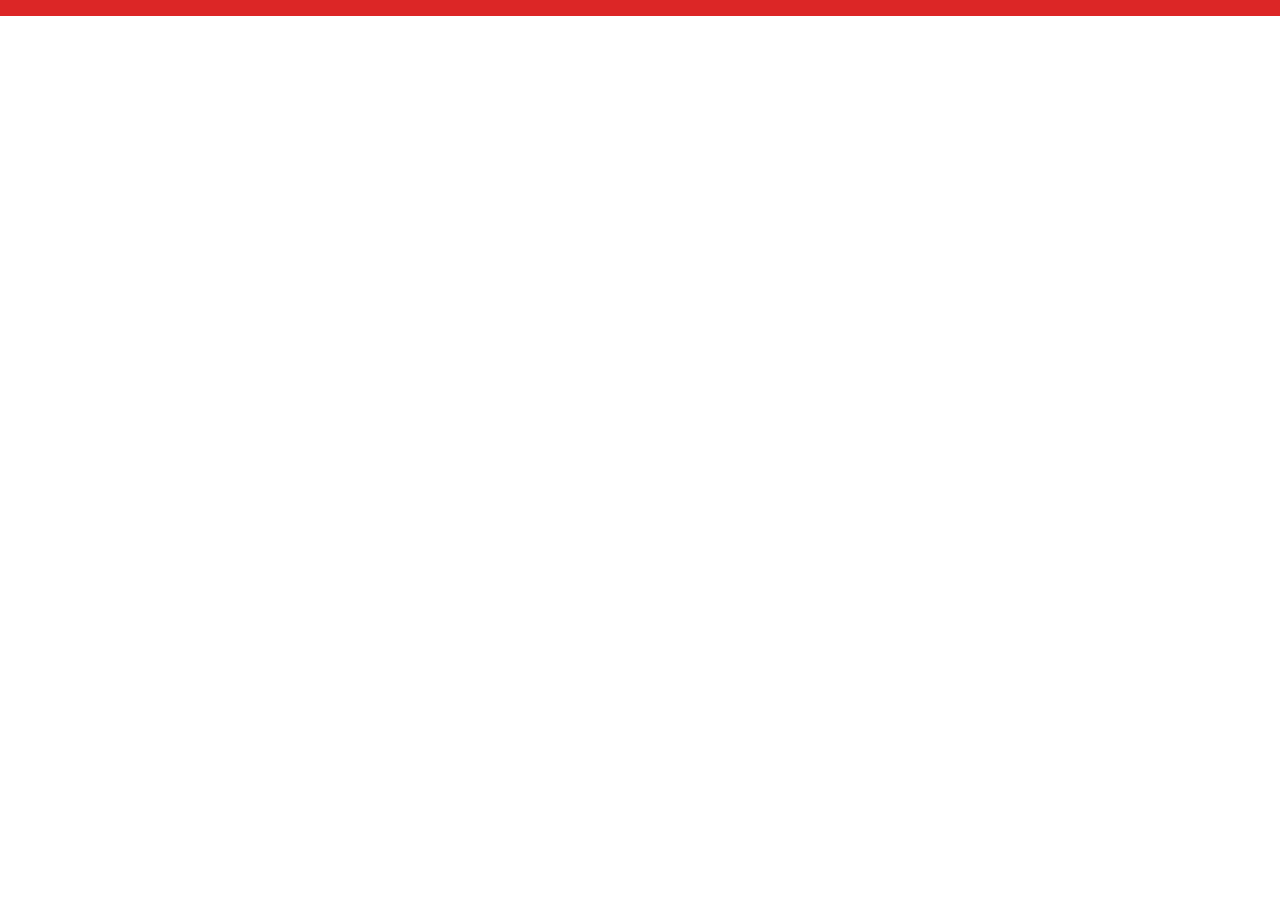
==== index.html @ e425fa9f "Add files via upload" ====
<!doctype html>
<html lang="en">
  <head>
    <meta charset="utf-8">
    <meta name="viewport" content="width=device-width, initial-scale=1">
    <title>Site Barão Antonina</title>
    <!-- Bootstrap 5 CSS -->
    <link href="https://cdn.jsdelivr.net/npm/bootstrap@5.3.2/dist/css/bootstrap.min.css" rel="stylesheet">
    <!-- Bootstrap Icons -->
    <link rel="stylesheet" href="https://cdn.jsdelivr.net/npm/bootstrap-icons@1.11.1/font/bootstrap-icons.css">
    <!-- Google Fonts -->
    <link href="https://fonts.googleapis.com/css2?family=Inter:wght@300;400;500;600;700&family=Playfair+Display:wght@700;800&display=swap" rel="stylesheet">
    
    <link href="https://cdn.jsdelivr.net/npm/bootstrap@5.3.8/dist/css/bootstrap.min.css" rel="stylesheet" integrity="sha384-sRIl4kxILFvY47J16cr9ZwB07vP4J8+LH7qKQnuqkuIAvNWLzeN8tE5YBujZqJLB" crossorigin="anonymous">

    <style>
        body {
            font-family: 'Inter', sans-serif;
            background-color: white;
        }

        .breaking-news {
            background: #dc2626;
            color: white;
            padding: 0.5rem 0;
            font-size: 0.0rem;
        }

        .ticker-wrap{
            overflow: hidden;
            white-space: nowrap;
        }

        .ticker {
            display: inline-block;
            animation: ticker 30s linear infinite;
        }

        @keyframes ticker {
            0% {transform: translateX(100%);}
            100% {transform: translateX(-100%);}
        }
    </style>

  </head>
  <body>

    <!-- Breaking news ticker -->
     <div class="breaking-news">
        <div class="container">
            <div class="d-flex aling-items-center">
                <span class="badge bg-white text-danger me-3">Última Notícia</span>
                <div class="ticker-wrap flex-grow-01">
                    <div class="ticker">
                        📰 Última notícia do colégio. 👀 Confira no site.
                    </div>
                </div>
            </div>
        </div>
     </div>

    
    

    <script src="https://cdn.jsdelivr.net/npm/bootstrap@5.3.8/dist/js/bootstrap.bundle.min.js" integrity="sha384-FKyoEForCGlyvwx9Hj09JcYn3nv7wiPVlz7YYwJrWVcXK/BmnVDxM+D2scQbITxI" crossorigin="anonymous"></script>
  </body>
</html>
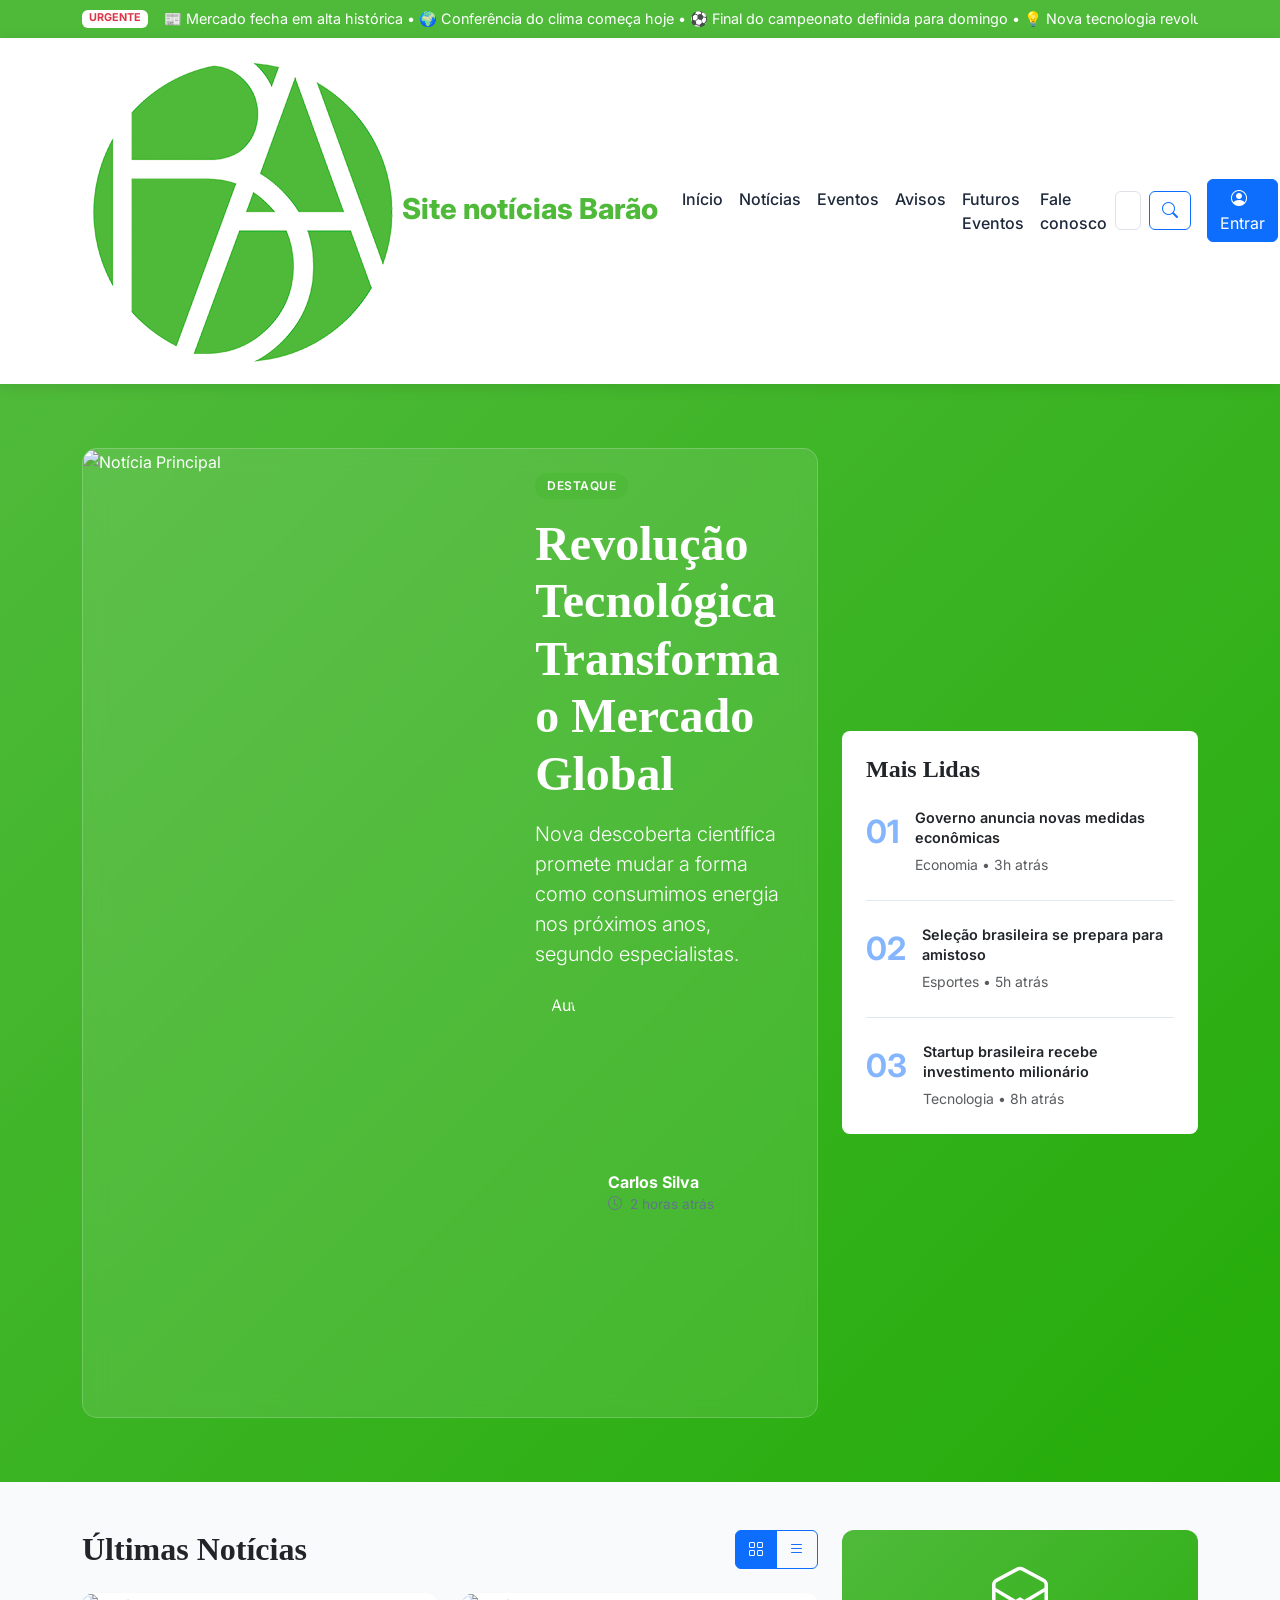
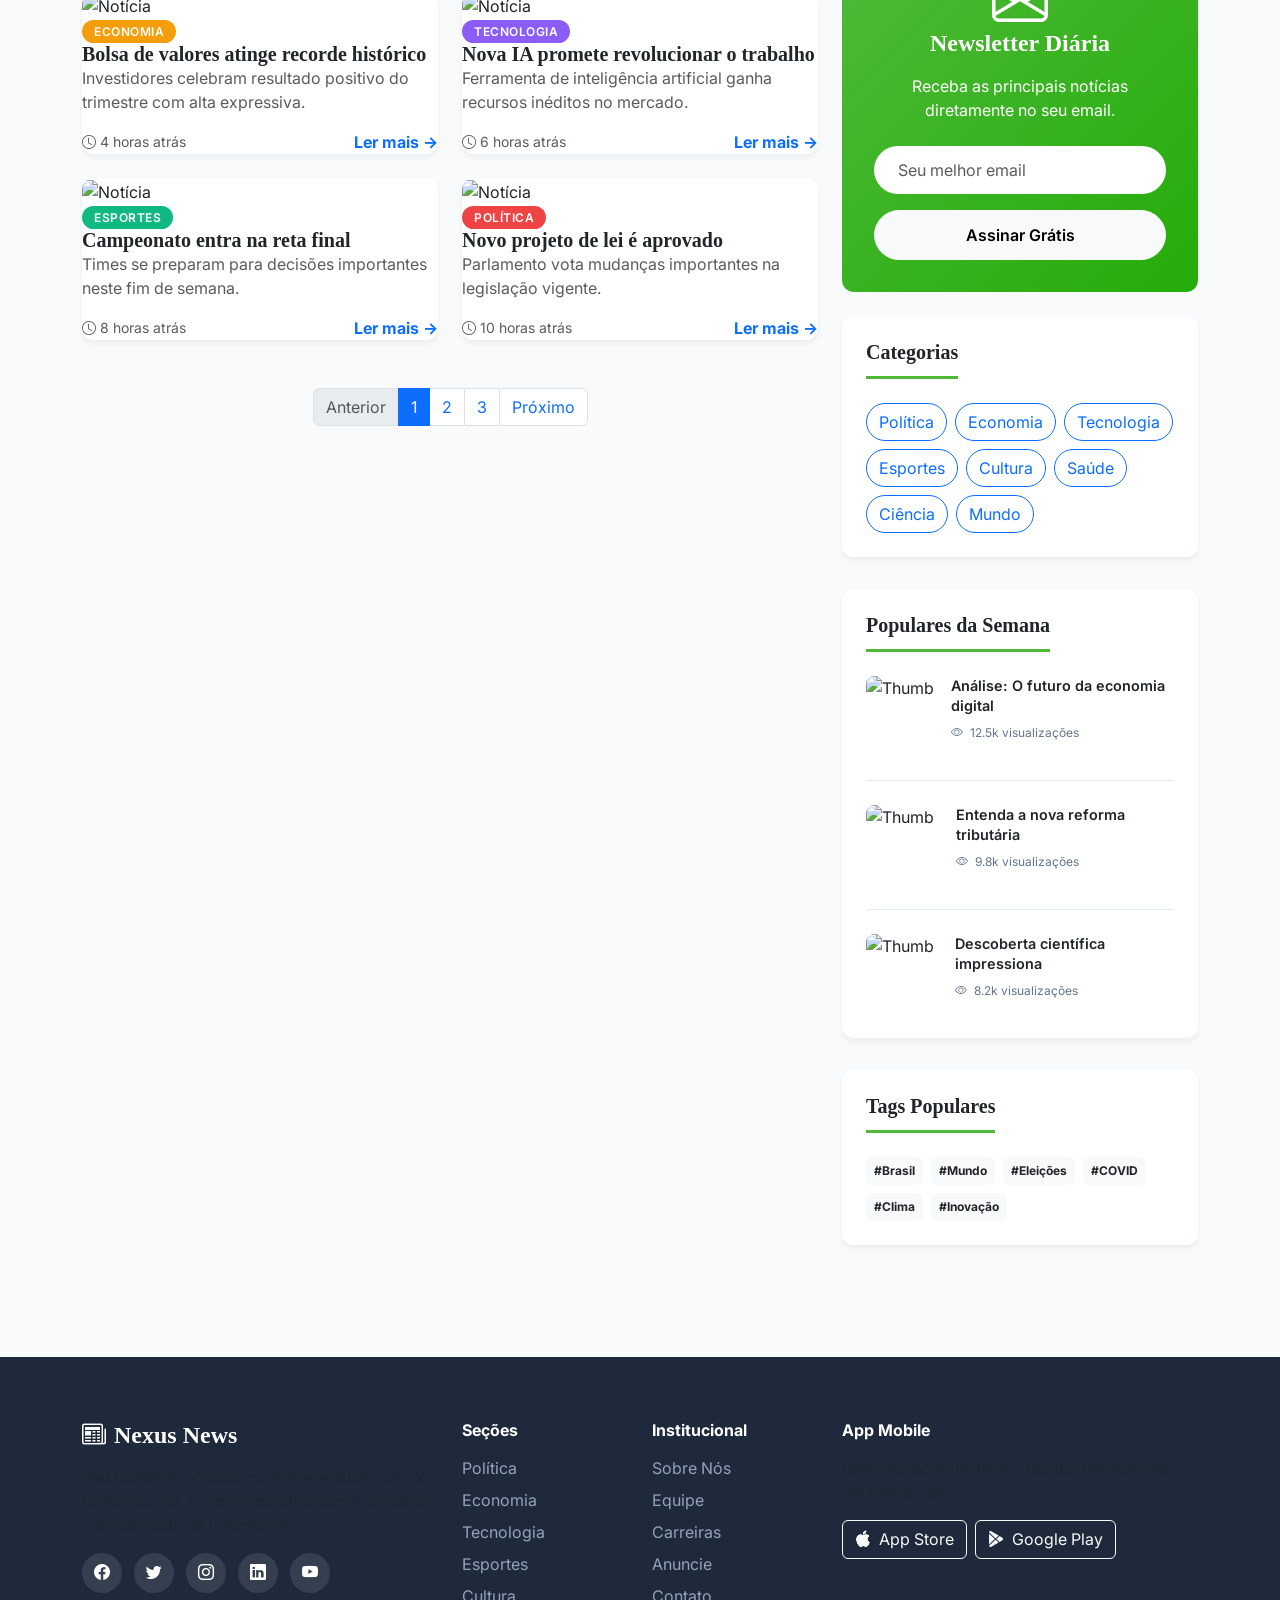
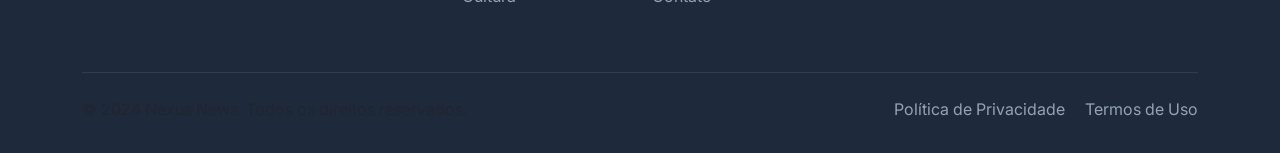
==== commit 343a9b2c: "Add files via upload" ====
--- a/index.html
+++ b/index.html
@@ -1,9 +1,10 @@
-<!doctype html>
-<html lang="en">
-  <head>
-    <meta charset="utf-8">
-    <meta name="viewport" content="width=device-width, initial-scale=1">
-    <title>Site Barão Antonina</title>
+<!DOCTYPE html>
+<html lang="pt-BR">
+<head>
+    <meta charset="UTF-8">
+    <meta name="viewport" content="width=device-width, initial-scale=1.0">
+    <title>Nexus News - Notícias em Tempo Real</title>
+    
     <!-- Bootstrap 5 CSS -->
     <link href="https://cdn.jsdelivr.net/npm/bootstrap@5.3.2/dist/css/bootstrap.min.css" rel="stylesheet">
     <!-- Bootstrap Icons -->
@@ -11,22 +12,229 @@
     <!-- Google Fonts -->
     <link href="https://fonts.googleapis.com/css2?family=Inter:wght@300;400;500;600;700&family=Playfair+Display:wght@700;800&display=swap" rel="stylesheet">
     
-    <link href="https://cdn.jsdelivr.net/npm/bootstrap@5.3.8/dist/css/bootstrap.min.css" rel="stylesheet" integrity="sha384-sRIl4kxILFvY47J16cr9ZwB07vP4J8+LH7qKQnuqkuIAvNWLzeN8tE5YBujZqJLB" crossorigin="anonymous">
-
     <style>
+        :root {
+            --primary-color: #4fba3a;
+            --secondary-color: #24ac09;
+            --accent-color: #ffffff;
+            --dark-color: #1e293b;
+            --light-bg: #f8fafc;
+        }
+
         body {
             font-family: 'Inter', sans-serif;
-            background-color: white;
-        }
-
+            background-color: var(--light-bg);
+        }
+
+        h1, h2, h3, h4, h5 {
+            font-family: 'Playfair Display', serif;
+        }
+
+        /* Navbar */
+        .navbar {
+            box-shadow: 0 2px 15px rgba(0,0,0,0.1);
+            background: white !important;
+        }
+
+        .navbar-brand {
+            font-weight: 800;
+            font-size: 1.8rem;
+            color: var(--primary-color) !important;
+        }
+
+        .nav-link {
+            font-weight: 500;
+            color: var(--dark-color) !important;
+            transition: color 0.3s;
+        }
+
+        .nav-link:hover {
+            color: var(--primary-color) !important;
+        }
+
+        /* Hero Section */
+        .hero-section {
+            background: linear-gradient(135deg, var(--primary-color) 0%, var(--secondary-color) 100%);
+            color: white;
+            padding: 4rem 0;
+            margin-bottom: 3rem;
+        }
+
+        .hero-card {
+            background: rgba(255,255,255,0.1);
+            backdrop-filter: blur(10px);
+            border-radius: 15px;
+            overflow: hidden;
+            border: 1px solid rgba(255,255,255,0.2);
+        }
+
+        .hero-card img {
+            height: 400px;
+            object-fit: cover;
+        }
+
+        /* News Cards */
+        .news-card {
+            background: white;
+            border-radius: 12px;
+            overflow: hidden;
+            box-shadow: 0 4px 6px rgba(0,0,0,0.05);
+            transition: transform 0.3s, box-shadow 0.3s;
+            height: 100%;
+            border: none;
+        }
+
+        .news-card:hover {
+            transform: translateY(-5px);
+            box-shadow: 0 12px 24px rgba(0,0,0,0.1);
+        }
+
+        .news-card img {
+            height: 220px;
+            object-fit: cover;
+        }
+
+        .category-badge {
+            background: var(--primary-color);
+            color: white;
+            padding: 0.25rem 0.75rem;
+            border-radius: 20px;
+            font-size: 0.75rem;
+            font-weight: 600;
+            text-transform: uppercase;
+            letter-spacing: 0.5px;
+        }
+
+        .category-tech { background: #8b5cf6; }
+        .category-politics { background: #ef4444; }
+        .category-sports { background: #10b981; }
+        .category-business { background: #f59e0b; }
+
+        /* Sidebar */
+        .sidebar-widget {
+            background: white;
+            border-radius: 12px;
+            padding: 1.5rem;
+            margin-bottom: 2rem;
+            box-shadow: 0 4px 6px rgba(0,0,0,0.05);
+        }
+
+        .widget-title {
+            font-weight: 700;
+            margin-bottom: 1.5rem;
+            padding-bottom: 0.75rem;
+            border-bottom: 3px solid var(--primary-color);
+            display: inline-block;
+        }
+
+        .news-list-item {
+            display: flex;
+            gap: 1rem;
+            margin-bottom: 1.5rem;
+            padding-bottom: 1.5rem;
+            border-bottom: 1px solid #e2e8f0;
+        }
+
+        .news-list-item:last-child {
+            border-bottom: none;
+            margin-bottom: 0;
+            padding-bottom: 0;
+        }
+
+        .news-list-item img {
+            width: 80px;
+            height: 80px;
+            object-fit: cover;
+            border-radius: 8px;
+        }
+
+        .news-list-item h6 {
+            font-size: 0.9rem;
+            font-weight: 600;
+            line-height: 1.4;
+            margin-bottom: 0.5rem;
+        }
+
+        .news-list-item .meta {
+            font-size: 0.75rem;
+            color: #64748b;
+        }
+
+        /* Newsletter */
+        .newsletter-box {
+            background: linear-gradient(135deg, var(--primary-color), var(--secondary-color));
+            color: white;
+            border-radius: 12px;
+            padding: 2rem;
+            text-align: center;
+        }
+
+        .newsletter-box input {
+            border-radius: 25px;
+            border: none;
+            padding: 0.75rem 1.5rem;
+        }
+
+        .newsletter-box button {
+            border-radius: 25px;
+            padding: 0.75rem 2rem;
+            font-weight: 600;
+        }
+
+        /* Footer */
+        footer {
+            background: var(--dark-color);
+            color: white;
+            padding: 4rem 0 2rem;
+            margin-top: 5rem;
+        }
+
+        .footer-link {
+            color: #94a3b8;
+            text-decoration: none;
+            transition: color 0.3s;
+        }
+
+        .footer-link:hover {
+            color: white;
+        }
+
+        .social-icon {
+            width: 40px;
+            height: 40px;
+            background: rgba(255,255,255,0.1);
+            border-radius: 50%;
+            display: inline-flex;
+            align-items: center;
+            justify-content: center;
+            color: white;
+            margin-right: 0.5rem;
+            transition: background 0.3s;
+        }
+
+        .social-icon:hover {
+            background: var(--primary-color);
+            color: white;
+        }
+
+        /* Date Badge */
+        .date-badge {
+            color: #64748b;
+            font-size: 0.85rem;
+            display: flex;
+            align-items: center;
+            gap: 0.5rem;
+        }
+
+        /* Breaking News Ticker */
         .breaking-news {
-            background: #dc2626;
+            background: #4fba3a;
             color: white;
             padding: 0.5rem 0;
-            font-size: 0.0rem;
-        }
-
-        .ticker-wrap{
+            font-size: 0.9rem;
+        }
+
+        .ticker-wrap {
             overflow: hidden;
             white-space: nowrap;
         }
@@ -37,31 +245,380 @@
         }
 
         @keyframes ticker {
-            0% {transform: translateX(100%);}
-            100% {transform: translateX(-100%);}
+            0% { transform: translateX(100%); }
+            100% { transform: translateX(-100%); }
+        }
+
+        /* Responsive */
+        @media (max-width: 768px) {
+            .hero-card img {
+                height: 250px;
+            }
         }
     </style>
-
-  </head>
-  <body>
-
-    <!-- Breaking news ticker -->
-     <div class="breaking-news">
+</head>
+<body>
+
+    <!-- Breaking News Ticker -->
+    <div class="breaking-news">
         <div class="container">
-            <div class="d-flex aling-items-center">
-                <span class="badge bg-white text-danger me-3">Última Notícia</span>
-                <div class="ticker-wrap flex-grow-01">
+            <div class="d-flex align-items-center">
+                <span class="badge bg-white text-danger me-3">URGENTE</span>
+                <div class="ticker-wrap flex-grow-1">
                     <div class="ticker">
-                        📰 Última notícia do colégio. 👀 Confira no site.
+                        📰 Mercado fecha em alta histórica • 🌍 Conferência do clima começa hoje • ⚽ Final do campeonato definida para domingo • 💡 Nova tecnologia revoluciona setor de energia
                     </div>
                 </div>
             </div>
         </div>
-     </div>
-
+    </div>
+
+    <!-- Navbar -->
+    <nav class="navbar navbar-expand-lg navbar-light sticky-top">
+        <div class="container">
+            <a class="navbar-brand" href="#">
+                <img src="img/Logo_barao.png" alt="">Site notícias Barão
+            </a>
+            <button class="navbar-toggler" type="button" data-bs-toggle="collapse" data-bs-target="#navbarNav">
+                <span class="navbar-toggler-icon"></span>
+            </button>
+            <div class="collapse navbar-collapse" id="navbarNav">
+                <ul class="navbar-nav me-auto mb-2 mb-lg-0">
+                    <li class="nav-item">
+                        <a class="nav-link active" href="#">Início</a>
+                    </li>
+                    <li class="nav-item">
+                        <a class="nav-link" href="#">Notícias</a>
+                    </li>
+                    <li class="nav-item">
+                        <a class="nav-link" href="#">Eventos</a>
+                    </li>
+                    <li class="nav-item">
+                        <a class="nav-link" href="#">Avisos</a>
+                    </li>
+                    <li class="nav-item">
+                        <a class="nav-link" href="#">Futuros Eventos</a>
+                    </li>
+                    <li class="nav-item">
+                        <a class="nav-link" href="#">Fale conosco</a>
+                    </li>
+                </ul>
+                <form class="d-flex" role="search">
+                    <input class="form-control me-2" type="search" placeholder="Buscar notícias..." aria-label="Search">
+                    <button class="btn btn-outline-primary" type="submit"><i class="bi bi-search"></i></button>
+                </form>
+                <div class="ms-3">
+                    <button class="btn btn-primary"><i class="bi bi-person-circle me-2"></i>Entrar</button>
+                </div>
+            </div>
+        </div>
+    </nav>
+
+    <!-- Hero Section -->
+    <section class="hero-section">
+        <div class="container">
+            <div class="row align-items-center">
+                <div class="col-lg-8">
+                    <div class="hero-card">
+                        <div class="row g-0">
+                            <div class="col-md-7">
+                                <img src="https://images.unsplash.com/photo-1504711434969-e33886168f5c?w=800&h=600&fit=crop" class="img-fluid" alt="Notícia Principal">
+                            </div>
+                            <div class="col-md-5 p-4 d-flex flex-column justify-content-center">
+                                <span class="category-badge mb-3 align-self-start">Destaque</span>
+                                <h1 class="display-5 fw-bold mb-3">Revolução Tecnológica Transforma o Mercado Global</h1>
+                                <p class="lead mb-4">Nova descoberta científica promete mudar a forma como consumimos energia nos próximos anos, segundo especialistas.</p>
+                                <div class="d-flex align-items-center gap-3">
+                                    <img src="https://i.pravatar.cc/40?img=12" class="rounded-circle" alt="Autor">
+                                    <div>
+                                        <div class="fw-bold">Carlos Silva</div>
+                                        <div class="date-badge"><i class="bi bi-clock"></i> 2 horas atrás</div>
+                                    </div>
+                                </div>
+                            </div>
+                        </div>
+                    </div>
+                </div>
+                <div class="col-lg-4 mt-4 mt-lg-0">
+                    <div class="bg-white text-dark p-4 rounded-3 h-100">
+                        <h4 class="fw-bold mb-4">Mais Lidas</h4>
+                        <div class="news-list-item">
+                            <span class="fs-2 fw-bold text-primary opacity-50">01</span>
+                            <div>
+                                <h6 class="mb-1">Governo anuncia novas medidas econômicas</h6>
+                                <small class="text-muted">Economia • 3h atrás</small>
+                            </div>
+                        </div>
+                        <div class="news-list-item">
+                            <span class="fs-2 fw-bold text-primary opacity-50">02</span>
+                            <div>
+                                <h6 class="mb-1">Seleção brasileira se prepara para amistoso</h6>
+                                <small class="text-muted">Esportes • 5h atrás</small>
+                            </div>
+                        </div>
+                        <div class="news-list-item">
+                            <span class="fs-2 fw-bold text-primary opacity-50">03</span>
+                            <div>
+                                <h6 class="mb-1">Startup brasileira recebe investimento milionário</h6>
+                                <small class="text-muted">Tecnologia • 8h atrás</small>
+                            </div>
+                        </div>
+                    </div>
+                </div>
+            </div>
+        </div>
+    </section>
+
+    <!-- Main Content -->
+    <div class="container">
+        <div class="row">
+            <!-- News Grid -->
+            <div class="col-lg-8">
+                <div class="d-flex justify-content-between align-items-center mb-4">
+                    <h2 class="fw-bold mb-0">Últimas Notícias</h2>
+                    <div class="btn-group">
+                        <button class="btn btn-outline-primary active"><i class="bi bi-grid"></i></button>
+                        <button class="btn btn-outline-primary"><i class="bi bi-list"></i></button>
+                    </div>
+                </div>
+
+                <div class="row g-4">
+                    <!-- News Card 1 -->
+                    <div class="col-md-6">
+                        <div class="news-card">
+                            <img src="https://images.unsplash.com/photo-1486406146926-c627a92ad1ab?w=600&h=400&fit=crop" class="card-img-top" alt="Notícia">
+                            <div class="card-body">
+                                <span class="category-badge category-business mb-2">Economia</span>
+                                <h5 class="card-title fw-bold">Bolsa de valores atinge recorde histórico</h5>
+                                <p class="card-text text-muted">Investidores celebram resultado positivo do trimestre com alta expressiva.</p>
+                                <div class="d-flex justify-content-between align-items-center mt-3">
+                                    <small class="text-muted"><i class="bi bi-clock me-1"></i>4 horas atrás</small>
+                                    <a href="#" class="text-primary text-decoration-none fw-bold">Ler mais →</a>
+                                </div>
+                            </div>
+                        </div>
+                    </div>
+
+                    <!-- News Card 2 -->
+                    <div class="col-md-6">
+                        <div class="news-card">
+                            <img src="https://images.unsplash.com/photo-1519389950473-47ba0277781c?w=600&h=400&fit=crop" class="card-img-top" alt="Notícia">
+                            <div class="card-body">
+                                <span class="category-badge category-tech mb-2">Tecnologia</span>
+                                <h5 class="card-title fw-bold">Nova IA promete revolucionar o trabalho</h5>
+                                <p class="card-text text-muted">Ferramenta de inteligência artificial ganha recursos inéditos no mercado.</p>
+                                <div class="d-flex justify-content-between align-items-center mt-3">
+                                    <small class="text-muted"><i class="bi bi-clock me-1"></i>6 horas atrás</small>
+                                    <a href="#" class="text-primary text-decoration-none fw-bold">Ler mais →</a>
+                                </div>
+                            </div>
+                        </div>
+                    </div>
+
+                    <!-- News Card 3 -->
+                    <div class="col-md-6">
+                        <div class="news-card">
+                            <img src="https://images.unsplash.com/photo-1461896836934-ffe607ba8211?w=600&h=400&fit=crop" class="card-img-top" alt="Notícia">
+                            <div class="card-body">
+                                <span class="category-badge category-sports mb-2">Esportes</span>
+                                <h5 class="card-title fw-bold">Campeonato entra na reta final</h5>
+                                <p class="card-text text-muted">Times se preparam para decisões importantes neste fim de semana.</p>
+                                <div class="d-flex justify-content-between align-items-center mt-3">
+                                    <small class="text-muted"><i class="bi bi-clock me-1"></i>8 horas atrás</small>
+                                    <a href="#" class="text-primary text-decoration-none fw-bold">Ler mais →</a>
+                                </div>
+                            </div>
+                        </div>
+                    </div>
+
+                    <!-- News Card 4 -->
+                    <div class="col-md-6">
+                        <div class="news-card">
+                            <img src="https://images.unsplash.com/photo-1529107386315-e1a2ed48a620?w=600&h=400&fit=crop" class="card-img-top" alt="Notícia">
+                            <div class="card-body">
+                                <span class="category-badge category-politics mb-2">Política</span>
+                                <h5 class="card-title fw-bold">Novo projeto de lei é aprovado</h5>
+                                <p class="card-text text-muted">Parlamento vota mudanças importantes na legislação vigente.</p>
+                                <div class="d-flex justify-content-between align-items-center mt-3">
+                                    <small class="text-muted"><i class="bi bi-clock me-1"></i>10 horas atrás</small>
+                                    <a href="#" class="text-primary text-decoration-none fw-bold">Ler mais →</a>
+                                </div>
+                            </div>
+                        </div>
+                    </div>
+                </div>
+
+                <!-- Pagination -->
+                <nav class="mt-5">
+                    <ul class="pagination justify-content-center">
+                        <li class="page-item disabled"><a class="page-link" href="#">Anterior</a></li>
+                        <li class="page-item active"><a class="page-link" href="#">1</a></li>
+                        <li class="page-item"><a class="page-link" href="#">2</a></li>
+                        <li class="page-item"><a class="page-link" href="#">3</a></li>
+                        <li class="page-item"><a class="page-link" href="#">Próximo</a></li>
+                    </ul>
+                </nav>
+            </div>
+
+            <!-- Sidebar -->
+            <div class="col-lg-4">
+                <!-- Newsletter -->
+                <div class="newsletter-box mb-4">
+                    <i class="bi bi-envelope-open display-4 mb-3"></i>
+                    <h4 class="fw-bold mb-3">Newsletter Diária</h4>
+                    <p class="mb-4">Receba as principais notícias diretamente no seu email.</p>
+                    <form>
+                        <div class="mb-3">
+                            <input type="email" class="form-control" placeholder="Seu melhor email">
+                        </div>
+                        <button type="submit" class="btn btn-light w-100">Assinar Grátis</button>
+                    </form>
+                </div>
+
+                <!-- Categories -->
+                <div class="sidebar-widget">
+                    <h5 class="widget-title">Categorias</h5>
+                    <div class="d-flex flex-wrap gap-2">
+                        <a href="#" class="btn btn-outline-primary rounded-pill">Política</a>
+                        <a href="#" class="btn btn-outline-primary rounded-pill">Economia</a>
+                        <a href="#" class="btn btn-outline-primary rounded-pill">Tecnologia</a>
+                        <a href="#" class="btn btn-outline-primary rounded-pill">Esportes</a>
+                        <a href="#" class="btn btn-outline-primary rounded-pill">Cultura</a>
+                        <a href="#" class="btn btn-outline-primary rounded-pill">Saúde</a>
+                        <a href="#" class="btn btn-outline-primary rounded-pill">Ciência</a>
+                        <a href="#" class="btn btn-outline-primary rounded-pill">Mundo</a>
+                    </div>
+                </div>
+
+                <!-- Popular Posts -->
+                <div class="sidebar-widget">
+                    <h5 class="widget-title">Populares da Semana</h5>
+                    
+                    <div class="news-list-item">
+                        <img src="https://images.unsplash.com/photo-1551288049-bebda4e38f71?w=150&h=150&fit=crop" alt="Thumb">
+                        <div>
+                            <h6>Análise: O futuro da economia digital</h6>
+                            <div class="meta"><i class="bi bi-eye me-1"></i> 12.5k visualizações</div>
+                        </div>
+                    </div>
+
+                    <div class="news-list-item">
+                        <img src="https://images.unsplash.com/photo-1541534741688-6078c6bfb5c5?w=150&h=150&fit=crop" alt="Thumb">
+                        <div>
+                            <h6>Entenda a nova reforma tributária</h6>
+                            <div class="meta"><i class="bi bi-eye me-1"></i> 9.8k visualizações</div>
+                        </div>
+                    </div>
+
+                    <div class="news-list-item">
+                        <img src="https://images.unsplash.com/photo-1579952363873-27f3bade9f55?w=150&h=150&fit=crop" alt="Thumb">
+                        <div>
+                            <h6>Descoberta científica impressiona</h6>
+                            <div class="meta"><i class="bi bi-eye me-1"></i> 8.2k visualizações</div>
+                        </div>
+                    </div>
+                </div>
+
+                <!-- Tags -->
+                <div class="sidebar-widget">
+                    <h5 class="widget-title">Tags Populares</h5>
+                    <div class="d-flex flex-wrap gap-2">
+                        <span class="badge bg-light text-dark p-2">#Brasil</span>
+                        <span class="badge bg-light text-dark p-2">#Mundo</span>
+                        <span class="badge bg-light text-dark p-2">#Eleições</span>
+                        <span class="badge bg-light text-dark p-2">#COVID</span>
+                        <span class="badge bg-light text-dark p-2">#Clima</span>
+                        <span class="badge bg-light text-dark p-2">#Inovação</span>
+                    </div>
+                </div>
+            </div>
+        </div>
+    </div>
+
+    <!-- Footer -->
+    <footer>
+        <div class="container">
+            <div class="row">
+                <div class="col-lg-4 mb-4">
+                    <h4 class="fw-bold mb-3"><i class="bi bi-newspaper me-2"></i>Nexus News</h4>
+                    <p class="text-muted">Seu portal de notícias confiável e atualizado 24 horas por dia. Comprometidos com a verdade e a qualidade da informação.</p>
+                    <div class="mt-3">
+                        <a href="#" class="social-icon"><i class="bi bi-facebook"></i></a>
+                        <a href="#" class="social-icon"><i class="bi bi-twitter"></i></a>
+                        <a href="#" class="social-icon"><i class="bi bi-instagram"></i></a>
+                        <a href="#" class="social-icon"><i class="bi bi-linkedin"></i></a>
+                        <a href="#" class="social-icon"><i class="bi bi-youtube"></i></a>
+                    </div>
+                </div>
+                <div class="col-lg-2 col-md-6 mb-4">
+                    <h6 class="fw-bold mb-3">Seções</h6>
+                    <ul class="list-unstyled">
+                        <li class="mb-2"><a href="#" class="footer-link">Política</a></li>
+                        <li class="mb-2"><a href="#" class="footer-link">Economia</a></li>
+                        <li class="mb-2"><a href="#" class="footer-link">Tecnologia</a></li>
+                        <li class="mb-2"><a href="#" class="footer-link">Esportes</a></li>
+                        <li class="mb-2"><a href="#" class="footer-link">Cultura</a></li>
+                    </ul>
+                </div>
+                <div class="col-lg-2 col-md-6 mb-4">
+                    <h6 class="fw-bold mb-3">Institucional</h6>
+                    <ul class="list-unstyled">
+                        <li class="mb-2"><a href="#" class="footer-link">Sobre Nós</a></li>
+                        <li class="mb-2"><a href="#" class="footer-link">Equipe</a></li>
+                        <li class="mb-2"><a href="#" class="footer-link">Carreiras</a></li>
+                        <li class="mb-2"><a href="#" class="footer-link">Anuncie</a></li>
+                        <li class="mb-2"><a href="#" class="footer-link">Contato</a></li>
+                    </ul>
+                </div>
+                <div class="col-lg-4 col-md-6 mb-4">
+                    <h6 class="fw-bold mb-3">App Mobile</h6>
+                    <p class="text-muted">Baixe nosso aplicativo e receba notificações em tempo real.</p>
+                    <div class="d-flex gap-2">
+                        <button class="btn btn-outline-light">
+                            <i class="bi bi-apple me-2"></i>App Store
+                        </button>
+                        <button class="btn btn-outline-light">
+                            <i class="bi bi-google-play me-2"></i>Google Play
+                        </button>
+                    </div>
+                </div>
+            </div>
+            <hr class="my-4 border-secondary">
+            <div class="row align-items-center">
+                <div class="col-md-6 text-center text-md-start">
+                    <p class="mb-0 text-muted">&copy; 2024 Nexus News. Todos os direitos reservados.</p>
+                </div>
+                <div class="col-md-6 text-center text-md-end mt-3 mt-md-0">
+                    <a href="#" class="footer-link me-3">Política de Privacidade</a>
+                    <a href="#" class="footer-link">Termos de Uso</a>
+                </div>
+            </div>
+        </div>
+    </footer>
+
+    <!-- Bootstrap JS -->
+    <script src="https://cdn.jsdelivr.net/npm/bootstrap@5.3.2/dist/js/bootstrap.bundle.min.js"></script>
     
-    
-
-    <script src="https://cdn.jsdelivr.net/npm/bootstrap@5.3.8/dist/js/bootstrap.bundle.min.js" integrity="sha384-FKyoEForCGlyvwx9Hj09JcYn3nv7wiPVlz7YYwJrWVcXK/BmnVDxM+D2scQbITxI" crossorigin="anonymous"></script>
-  </body>
+    <!-- Custom JS -->
+    <script>
+        // Ativar tooltips
+        var tooltipTriggerList = [].slice.call(document.querySelectorAll('[data-bs-toggle="tooltip"]'))
+        var tooltipList = tooltipTriggerList.map(function (tooltipTriggerEl) {
+            return new bootstrap.Tooltip(tooltipTriggerEl)
+        })
+
+        // Animação suave ao scroll
+        document.querySelectorAll('a[href^="#"]').forEach(anchor => {
+            anchor.addEventListener('click', function (e) {
+                e.preventDefault();
+                const target = document.querySelector(this.getAttribute('href'));
+                if (target) {
+                    target.scrollIntoView({
+                        behavior: 'smooth'
+                    });
+                }
+            });
+        });
+    </script>
+</body>
 </html>
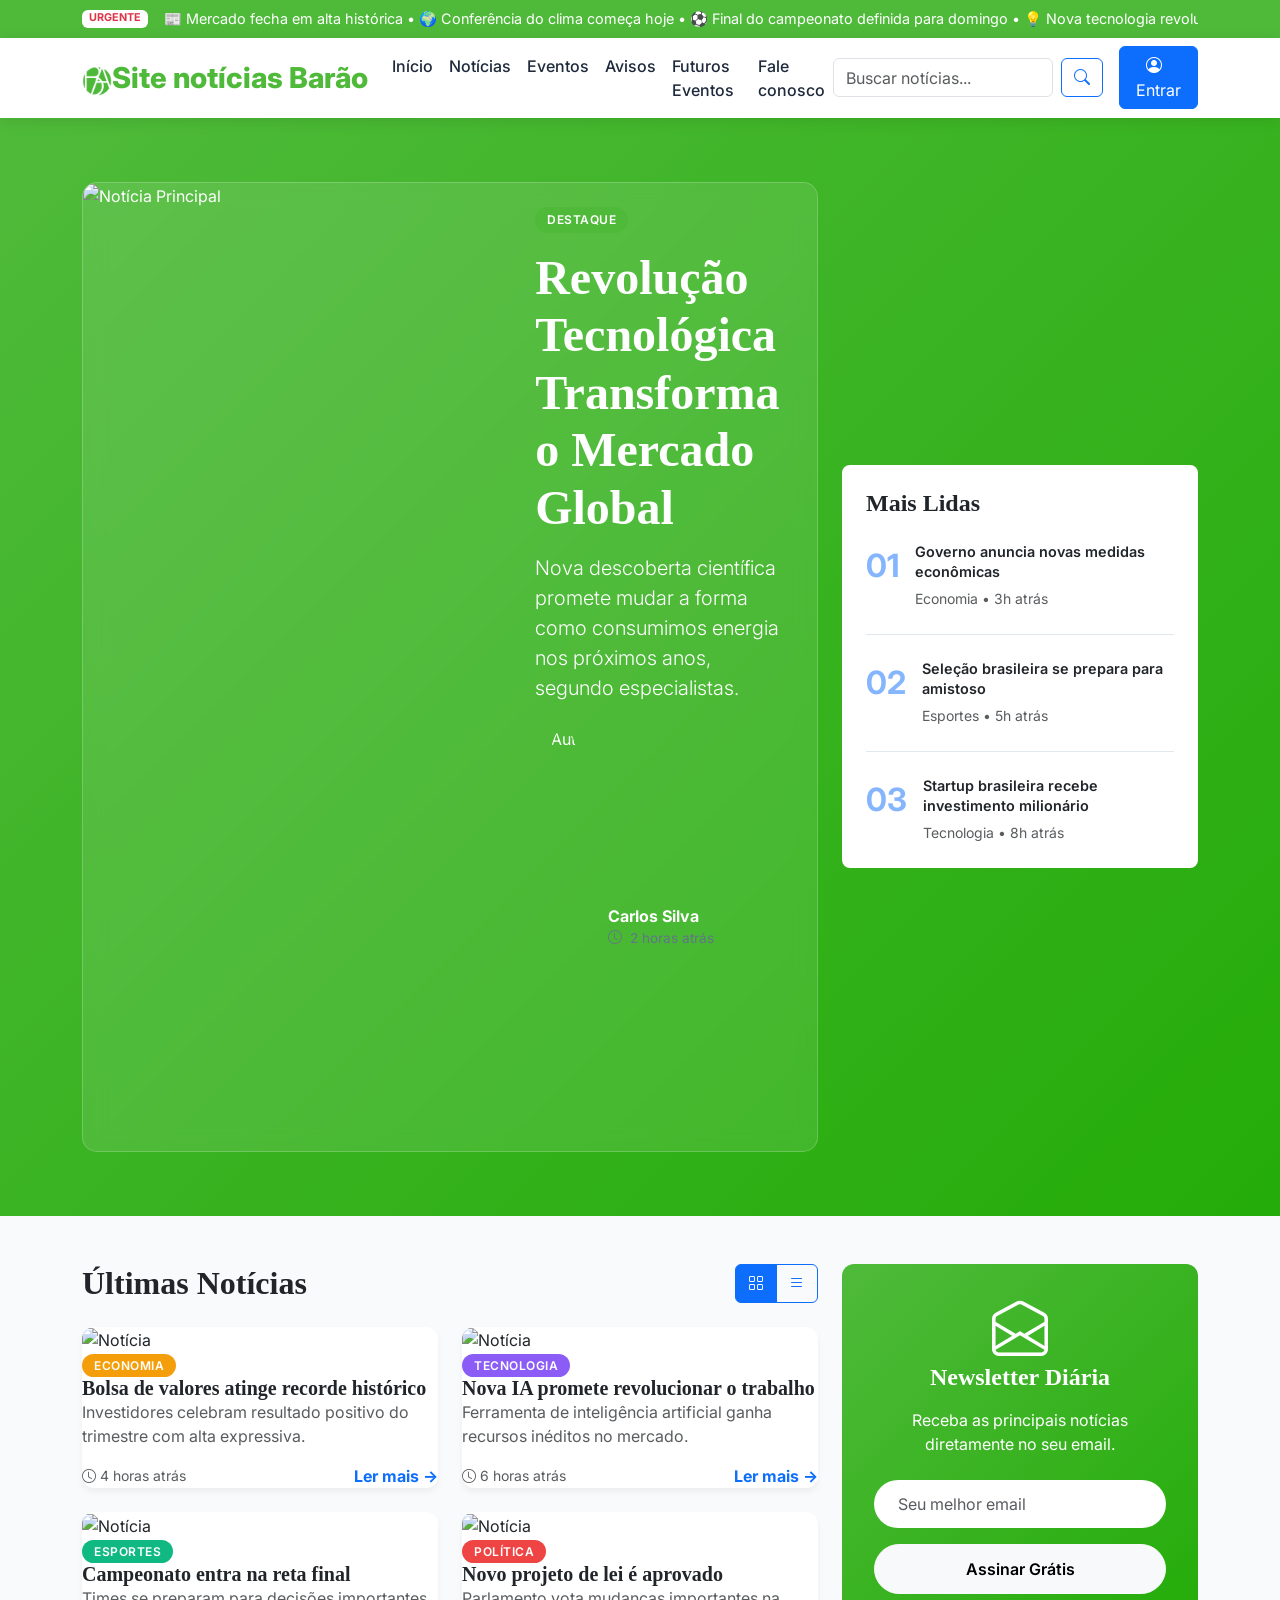
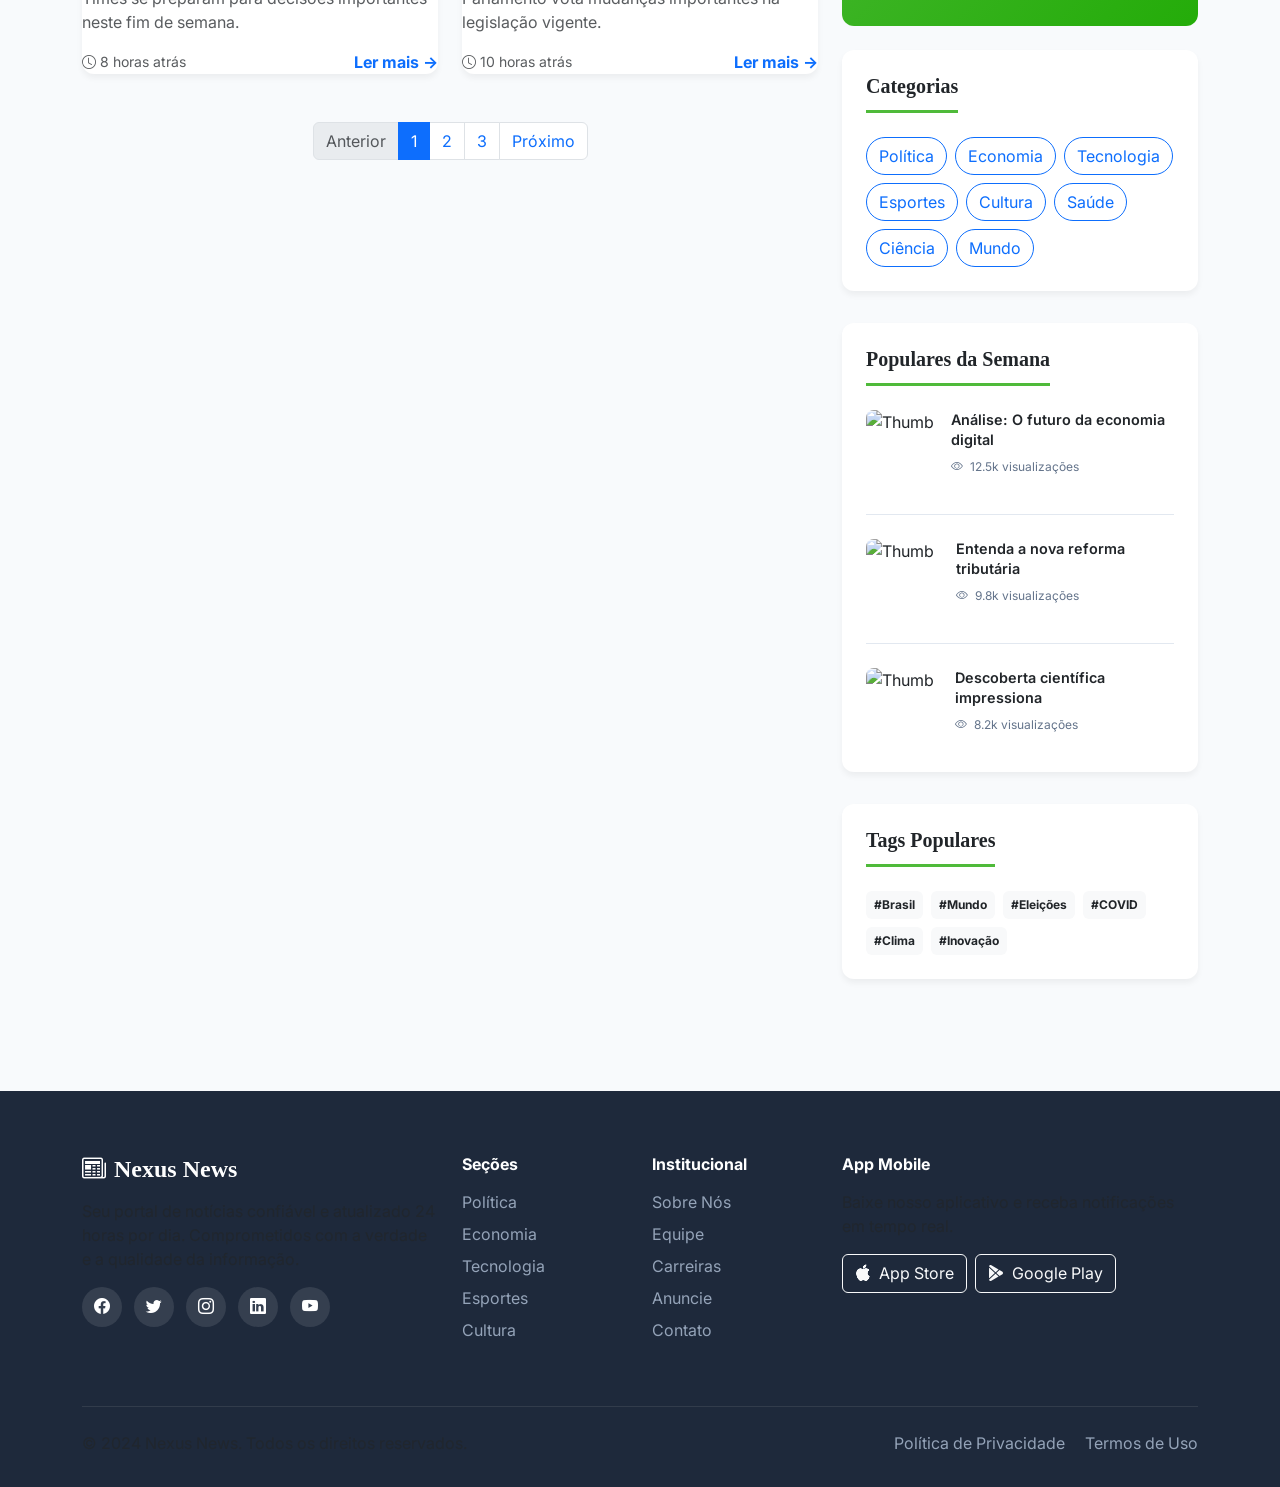
==== commit 1f3b672b: "Add files via upload" ====
--- a/index.html
+++ b/index.html
@@ -277,7 +277,7 @@
     <nav class="navbar navbar-expand-lg navbar-light sticky-top">
         <div class="container">
             <a class="navbar-brand" href="#">
-                <img src="img/Logo_barao.png" alt="">Site notícias Barão
+                <img src="img/Logo_barao.png" alt="" width="30px">Site notícias Barão
             </a>
             <button class="navbar-toggler" type="button" data-bs-toggle="collapse" data-bs-target="#navbarNav">
                 <span class="navbar-toggler-icon"></span>
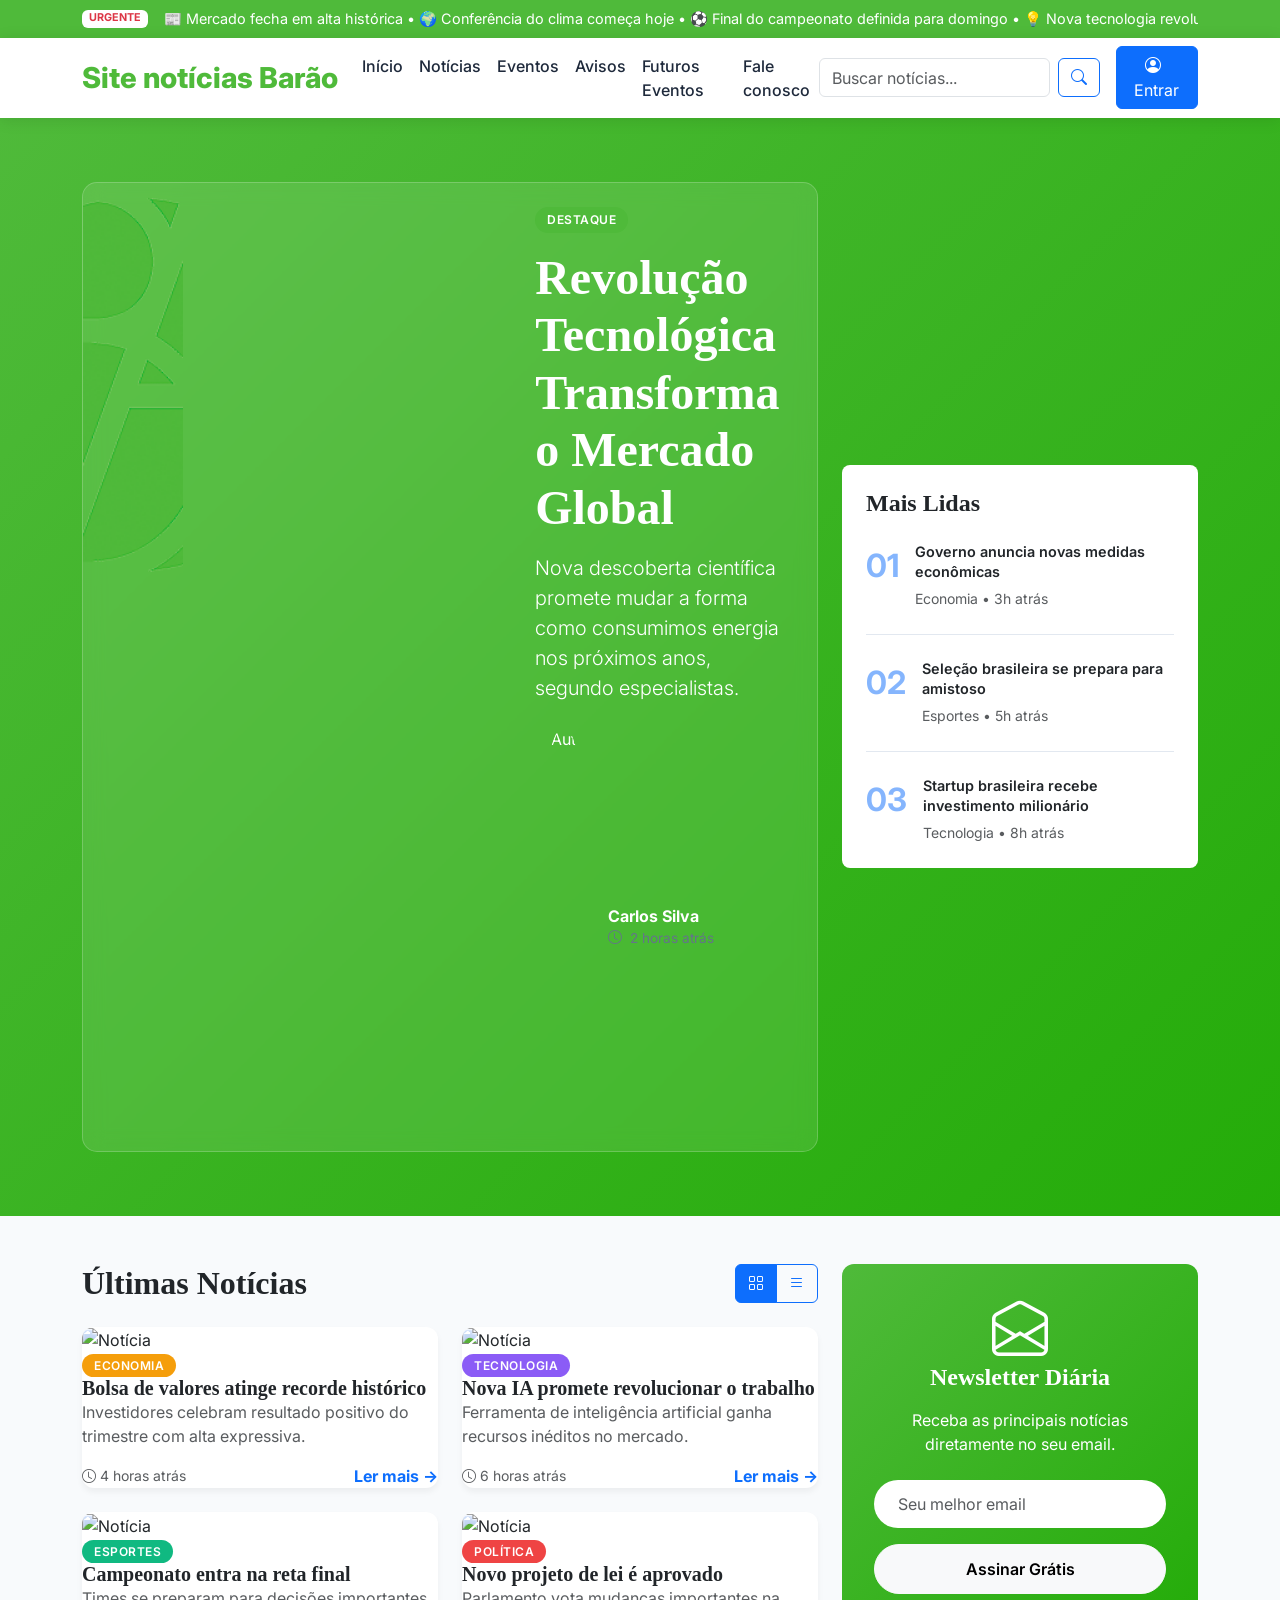
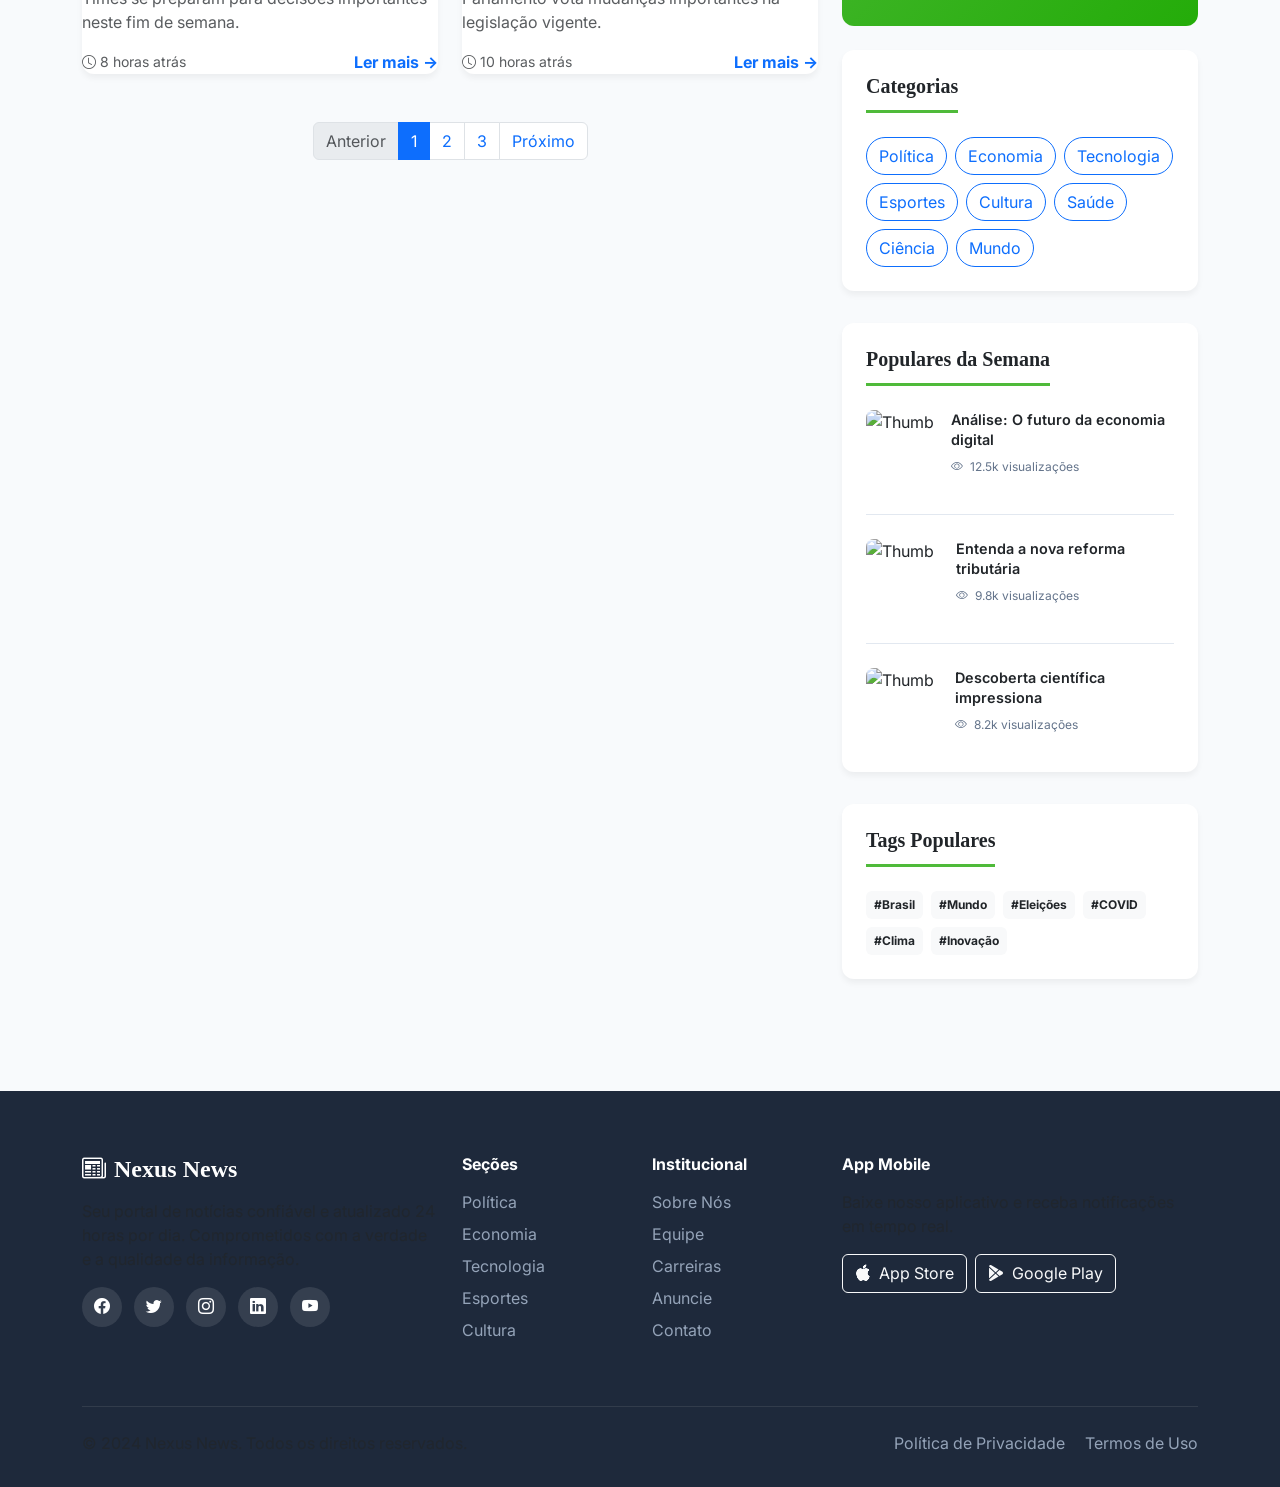
==== commit 42fa81bc: "Add files via upload" ====
--- a/index.html
+++ b/index.html
@@ -277,7 +277,7 @@
     <nav class="navbar navbar-expand-lg navbar-light sticky-top">
         <div class="container">
             <a class="navbar-brand" href="#">
-                <img src="img/Logo_barao.png" alt="" width="30px">Site notícias Barão
+                Site notícias Barão
             </a>
             <button class="navbar-toggler" type="button" data-bs-toggle="collapse" data-bs-target="#navbarNav">
                 <span class="navbar-toggler-icon"></span>
@@ -322,7 +322,7 @@
                     <div class="hero-card">
                         <div class="row g-0">
                             <div class="col-md-7">
-                                <img src="https://images.unsplash.com/photo-1504711434969-e33886168f5c?w=800&h=600&fit=crop" class="img-fluid" alt="Notícia Principal">
+                                <img src="img/Logo_barao.png" alt="" width="100px">
                             </div>
                             <div class="col-md-5 p-4 d-flex flex-column justify-content-center">
                                 <span class="category-badge mb-3 align-self-start">Destaque</span>
